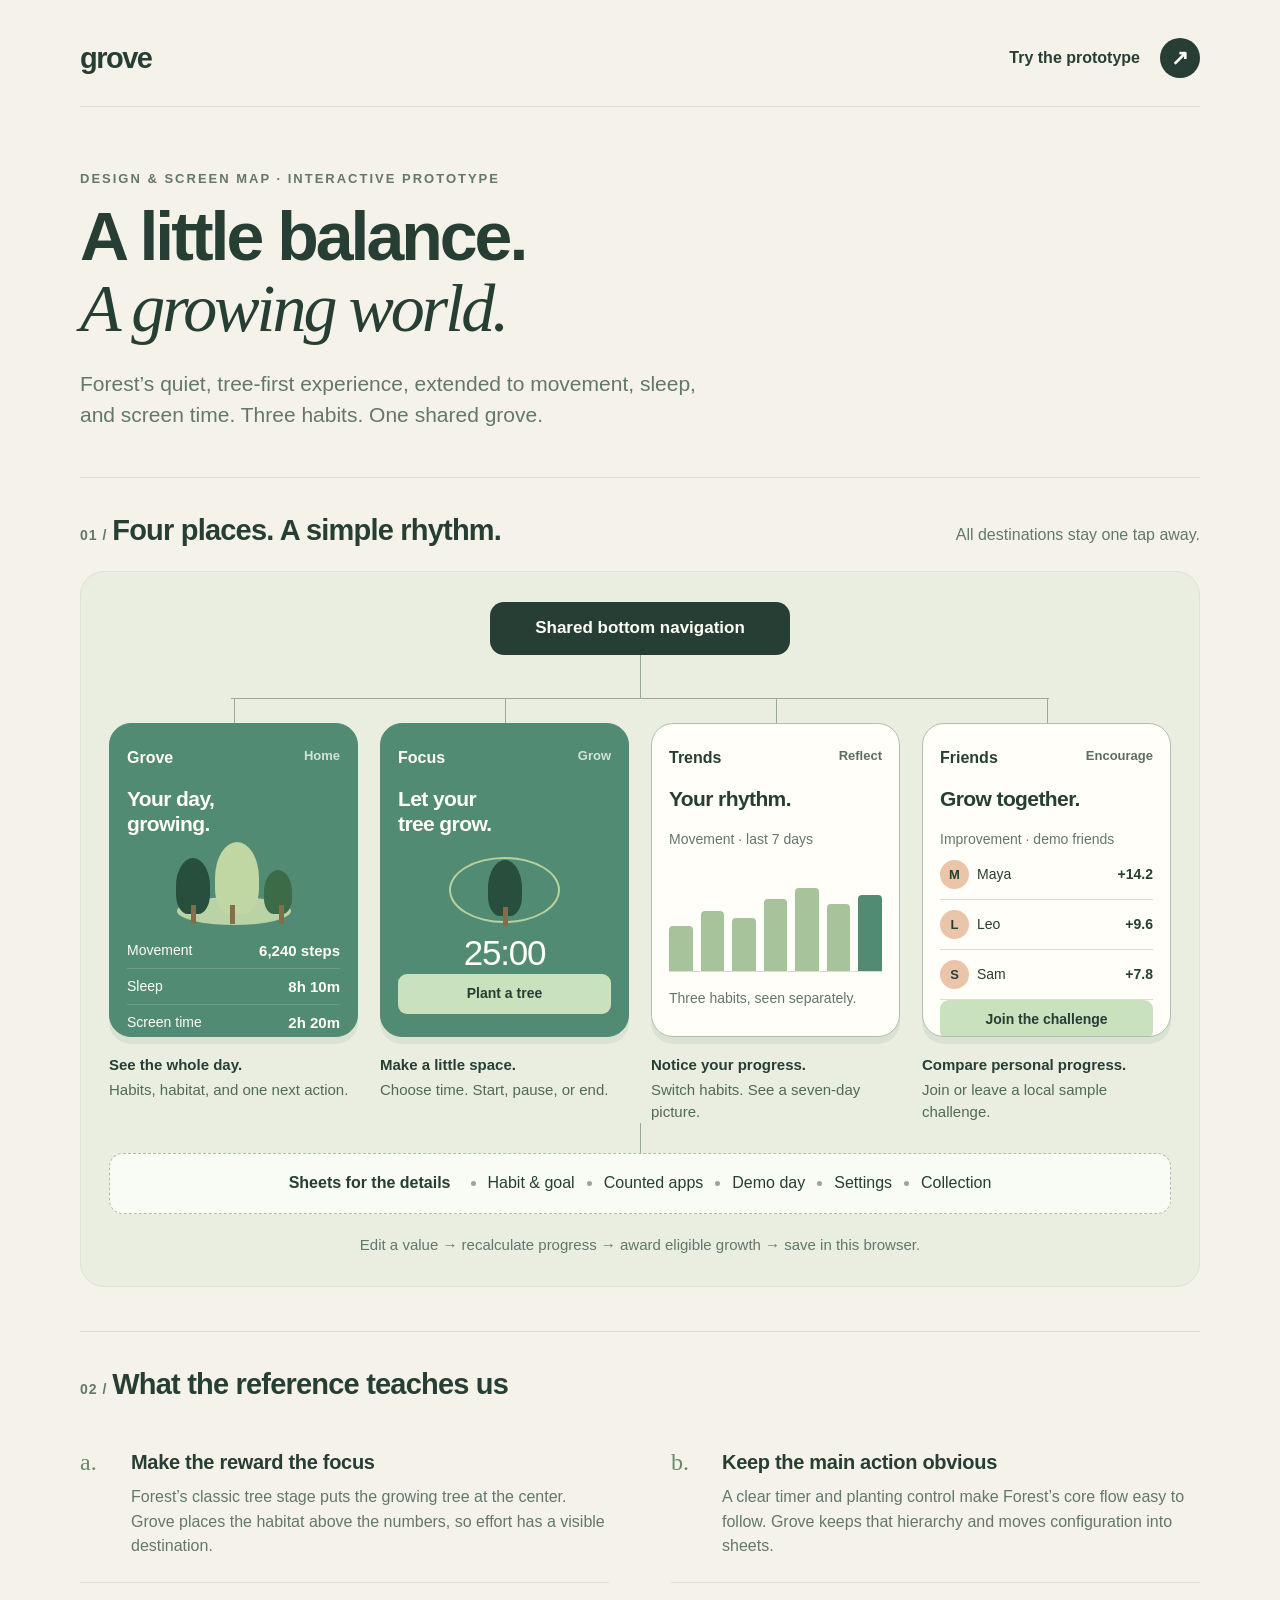
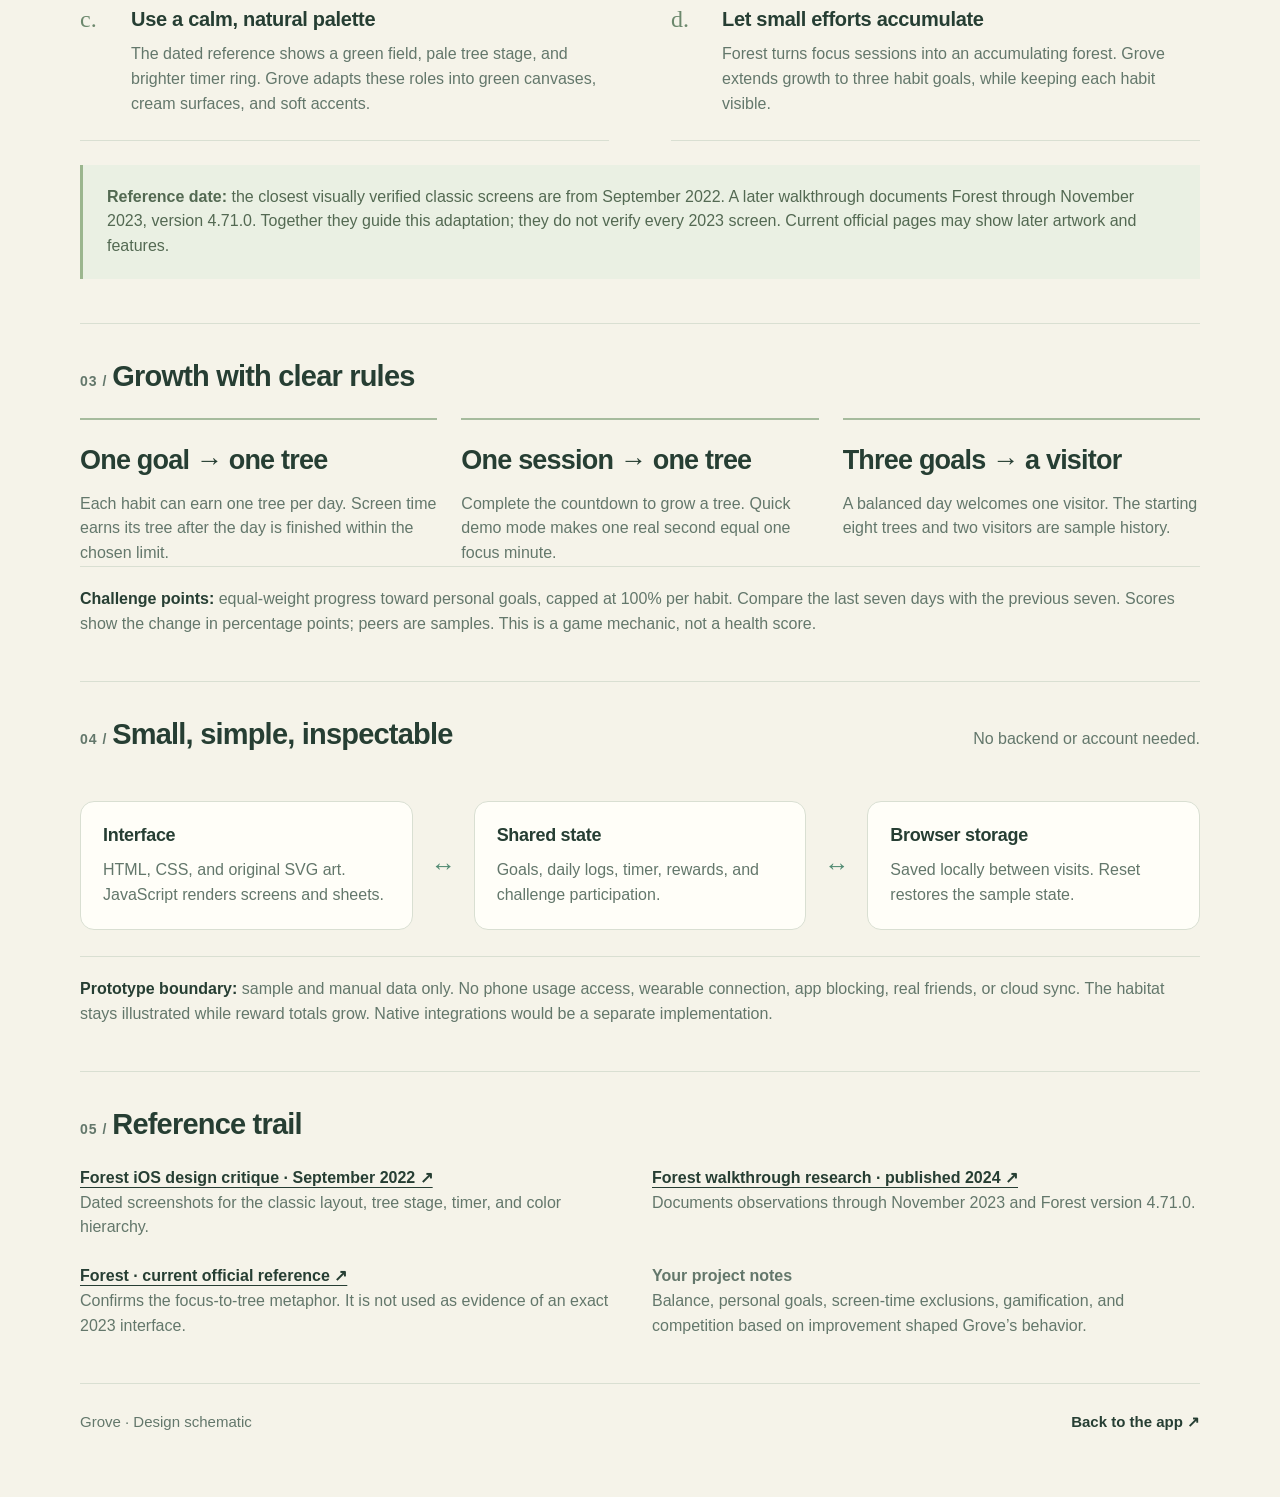
==== schematic.html @ 15aa6ac1 "Build Grove wellness app and prepare static publishing" ====
<!doctype html>
<html lang="en">
<head>
<meta charset="utf-8">
<meta name="viewport" content="width=device-width, initial-scale=1">
<meta name="theme-color" content="#f5f3e9">
<title>Grove · Design & screen map</title>
<style>
:root{--paper:#f5f3e9;--ink:#263e33;--soft:#63776b;--line:#d9dfd2;--green:#528b73;--mint:#c9e1bc;--white:#fffef8;--peach:#ebc5aa;--lavender:#d7d1e8}
*{box-sizing:border-box}html{scroll-behavior:smooth}body{margin:0;background:var(--paper);color:var(--ink);font:17px/1.55 -apple-system,BlinkMacSystemFont,"Segoe UI",sans-serif}a{color:inherit;text-underline-offset:4px}a:focus-visible{outline:3px solid var(--green);outline-offset:6px}main{max-width:1200px;margin:auto;padding:36px 40px 64px}header{display:flex;justify-content:space-between;align-items:center;gap:24px;border-bottom:1px solid var(--line);padding-bottom:25px}.brand{text-decoration:none;font-size:29px;font-weight:750;letter-spacing:-1.5px}.back{display:inline-flex;align-items:center;gap:20px;text-decoration:none;font-weight:650;font-size:16px}.back span{display:grid;place-items:center;width:40px;height:40px;background:var(--ink);color:var(--white);border-radius:50%;font-size:21px}.intro{padding:62px 0 46px;max-width:790px}.eyebrow{font-size:13px;font-weight:750;letter-spacing:2px;text-transform:uppercase;color:var(--soft);margin:0 0 12px}h1{font-size:clamp(42px,6vw,68px);font-weight:650;line-height:1.04;letter-spacing:-3px;margin:0 0 24px}h1 em{font-family:Georgia,serif;font-weight:400}p{margin:0}.lead{max-width:650px;color:var(--soft);font-size:21px;line-height:1.5}.section-top{display:flex;justify-content:space-between;align-items:baseline;gap:20px;margin-bottom:24px}h2{font-size:29px;font-weight:650;line-height:1.2;letter-spacing:-.8px;margin:0}h3{font-size:20px;line-height:1.3;letter-spacing:-.3px;margin:0 0 10px}.section-number{font-size:14px;letter-spacing:1px;color:var(--soft);font-weight:650}.section{padding:35px 0 44px;border-top:1px solid var(--line)}.map-caption{color:var(--soft);font-size:16px}.map{padding:30px 28px;background:#e9eee1;border:1px solid #dbe3d4;border-radius:24px}.flow-root{margin:0 auto;max-width:300px;padding:13px 24px;text-align:center;background:var(--ink);color:var(--white);border-radius:14px;font-size:17px;font-weight:650}.branch{height:44px;position:relative;margin:0 11.5%;border-bottom:1px solid #97ab99}.branch:before{content:"";position:absolute;height:44px;left:50%;border-left:1px solid #97ab99}.phone-grid{display:grid;grid-template-columns:repeat(4,1fr);gap:22px}.phone-wrap{position:relative;padding-top:24px}.phone-wrap:before{content:"";position:absolute;left:50%;top:0;height:24px;border-left:1px solid #97ab99}.phone{height:314px;border:1px solid #aec0ad;background:var(--white);border-radius:22px;padding:22px 17px;overflow:hidden;box-shadow:0 7px 0 #d9e2d3;display:flex;flex-direction:column}.phone.green{background:var(--green);color:var(--white);border-color:var(--green)}.screen-label{display:flex;justify-content:space-between;font-size:16px;font-weight:700}.screen-label span{font-size:13px;opacity:.75}.screen-title{font-size:21px;font-weight:650;letter-spacing:-.6px;line-height:1.15;margin:17px 0}.wire-habitat{height:83px;position:relative;margin:0 0 8px;display:flex;justify-content:center;align-items:flex-end;gap:5px}.wire-habitat:after{content:"";position:absolute;bottom:0;width:114px;height:28px;border-radius:50%;background:#bad3a6}.wire-tree{height:56px;width:34px;background:#284e3d;border-radius:50% 50% 35% 35%;z-index:1;position:relative;transform:translateY(-11px)}.wire-tree:after{content:"";position:absolute;bottom:-10px;left:15px;width:5px;height:19px;background:#866c4b}.wire-tree:nth-child(2){height:72px;width:44px;background:#c0d6a3}.wire-tree:nth-child(3){height:44px;width:28px;background:#3c6b48}.wire-row{font-size:14px;display:flex;align-items:center;justify-content:space-between;gap:6px;padding:6px 0;border-bottom:1px solid #ffffff25}.wire-row b{font-size:15px}.wire-timer{border:2px solid #b5d29e;aspect-ratio:1;width:111px;display:grid;place-items:center;border-radius:50%;margin:4px auto 9px}.wire-timer .wire-tree{transform:translateY(-2px)}.wire-time{font-size:35px;text-align:center;letter-spacing:-1.2px;font-variant-numeric:tabular-nums;line-height:1.2}.wire-button{margin-top:auto;text-align:center;background:var(--mint);color:var(--ink);border-radius:9px;padding:9px;font-size:14px;font-weight:700}.wire-chart{height:112px;display:flex;align-items:flex-end;gap:8px;padding:10px 0 0;border-bottom:1px solid var(--line);margin:10px 0 16px}.wire-chart i{flex:1;display:block;background:#a6c39b;border-radius:4px 4px 0 0}.wire-chart i:last-child{background:var(--green)}.wire-muted{color:var(--soft);font-size:14px}.wire-peer{display:flex;align-items:center;gap:8px;border-bottom:1px solid var(--line);padding:10px 0;font-size:14px}.wire-peer i{font-style:normal;display:grid;place-items:center;width:29px;height:29px;background:var(--peach);border-radius:50%;font-size:13px;font-weight:700}.wire-peer:nth-child(3) i{background:var(--lavender)}.wire-peer b{margin-left:auto}.phone-note{font-size:15px;line-height:1.45;color:#516a58;margin-top:17px}.phone-note strong{color:var(--ink);display:block;margin-bottom:4px}.sheet-link{height:30px;width:1px;background:#97ab99;margin:auto}.sheet-rail{display:flex;align-items:center;justify-content:center;gap:12px;flex-wrap:wrap;background:#f9fbf5;border:1px dashed #adc1a9;border-radius:14px;padding:17px 20px;font-size:16px}.sheet-rail strong{margin-right:8px}.sheet-rail span{display:inline-flex;align-items:center;gap:12px}.sheet-rail span:before{content:"";width:5px;height:5px;border-radius:50%;background:#94ac8c}.map-foot{margin-top:19px;font-size:15px;text-align:center;color:var(--soft)}.decisions{display:grid;grid-template-columns:repeat(2,1fr);column-gap:62px}.decision{display:grid;grid-template-columns:38px 1fr;gap:13px;padding:23px 0;border-bottom:1px solid var(--line)}.decision-num{font:24px/1.1 Georgia,serif;color:#6c886d}.decision p{color:var(--soft);font-size:16px}.source-note{margin-top:24px;padding:20px 24px;border-left:3px solid #9bb68e;background:#eaf0e3;font-size:16px;color:#536952}.rewards{display:grid;grid-template-columns:repeat(3,1fr);gap:24px}.reward{padding-top:20px;border-top:2px solid #a6bb9d}.reward b{display:block;font-size:27px;font-weight:600;letter-spacing:-.8px;margin-bottom:10px}.reward p{font-size:16px;color:var(--soft)}.architecture{display:grid;grid-template-columns:1fr auto 1fr auto 1fr;align-items:center;gap:18px;padding:26px 0}.architecture article{border:1px solid var(--line);background:var(--white);border-radius:14px;padding:22px;height:100%}.architecture h3{font-size:18px}.architecture p{font-size:16px;color:var(--soft)}.architecture .arrow{font-size:25px;color:var(--green)}.boundary{font-size:16px;color:var(--soft);padding:20px 0 0;border-top:1px solid var(--line)}.boundary strong{color:var(--ink)}.sources{display:grid;grid-template-columns:1fr 1fr;gap:24px}.sources p{font-size:16px;color:var(--soft)}.sources a{font-weight:650;color:var(--ink)}footer{border-top:1px solid var(--line);display:flex;justify-content:space-between;gap:20px;padding-top:26px;font-size:15px;color:var(--soft)}footer a{text-decoration:none;font-weight:650;color:var(--ink)}
@media(max-width:950px){main{padding:25px 25px 45px}.phone-grid{gap:14px}.map{padding:24px 16px}.phone{padding:19px 12px}.wire-row,.wire-peer{font-size:12px}.wire-row b,.wire-muted{font-size:13px}.screen-title{font-size:20px}.architecture{gap:10px}.architecture article{padding:19px 15px}}
@media(max-width:720px){main{padding:22px 20px 38px}.intro{padding:43px 0 34px}h1{letter-spacing:-2px}.lead{font-size:19px}.section-top{display:block}.map-caption{margin-top:10px}.phone-grid{grid-template-columns:repeat(2,1fr);gap:25px 16px}.branch{margin:0 24%;height:26px}.branch:before{height:26px}.phone-wrap{padding-top:20px}.phone-wrap:before{height:20px}.phone-wrap:nth-child(n+3):before{display:none}.phone{height:310px}.wire-row,.wire-peer{font-size:14px}.wire-row b,.wire-muted{font-size:14px}.phone-note{font-size:15px}.sheet-rail{gap:10px;font-size:15px;justify-content:flex-start}.sheet-rail strong{width:100%}.decisions{grid-template-columns:1fr}.rewards{grid-template-columns:1fr;gap:27px}.reward b{font-size:25px}.architecture{grid-template-columns:1fr;padding:23px 0}.architecture .arrow{transform:rotate(90deg);text-align:center}.architecture article{padding:22px}.sources{grid-template-columns:1fr}.section{padding:29px 0 34px}footer{align-items:center}.back{gap:11px}.back span{width:35px;height:35px}.source-note{padding:18px}h2{font-size:26px}}
@media(max-width:480px){main{padding-left:18px;padding-right:18px}.map{padding:22px 20px}.phone-grid{grid-template-columns:1fr;gap:24px}.phone-wrap{max-width:300px;width:100%;margin:auto;padding-top:23px}.phone-wrap:nth-child(n+3):before{display:block}.phone-wrap:before{height:23px}.branch{margin:0 50%;height:22px;border-bottom:0}.branch:before{height:22px}.phone{height:310px;padding:22px}.wire-row,.wire-row b,.wire-peer{font-size:15px}.phone-note{font-size:16px}.screen-label{font-size:17px}.screen-label span{font-size:14px}.wire-muted{font-size:15px}.screen-title{font-size:23px}.back{font-size:14px}.intro h1{font-size:43px}.eyebrow{font-size:12px;letter-spacing:1.5px}}
@media print{body{font-size:13px}main{max-width:none;padding:0}.intro{padding:25px 0}h1{font-size:42px}.section{break-inside:avoid}.back,footer{display:none}.phone{box-shadow:none}.phone.green{print-color-adjust:exact;-webkit-print-color-adjust:exact}}
</style>
</head>
<body><main>
<header><a class="brand" href="./" aria-label="Grove app home">grove</a><a class="back" href="./">Try the prototype <span aria-hidden="true">↗</span></a></header>
<div class="intro"><p class="eyebrow">Design & screen map · Interactive prototype</p><h1>A little balance.<br><em>A growing world.</em></h1><p class="lead">Forest’s quiet, tree-first experience, extended to movement, sleep, and screen time. Three habits. One shared grove.</p></div>

<section class="section" aria-labelledby="screens-title"><div class="section-top"><h2 id="screens-title"><span class="section-number">01 / </span>Four places. A simple rhythm.</h2><p class="map-caption">All destinations stay one tap away.</p></div>
<div class="map"><div class="flow-root">Shared bottom navigation</div><div class="branch" aria-hidden="true"></div><div class="phone-grid">
<article class="phone-wrap"><div class="phone green"><div class="screen-label">Grove <span>Home</span></div><p class="screen-title">Your day,<br>growing.</p><div class="wire-habitat" aria-hidden="true"><i class="wire-tree"></i><i class="wire-tree"></i><i class="wire-tree"></i></div><div class="wire-row"><span>Movement</span><b>6,240 steps</b></div><div class="wire-row"><span>Sleep</span><b>8h 10m</b></div><div class="wire-row"><span>Screen time</span><b>2h 20m</b></div></div><p class="phone-note"><strong>See the whole day.</strong>Habits, habitat, and one next action.</p></article>
<article class="phone-wrap"><div class="phone green"><div class="screen-label">Focus <span>Grow</span></div><p class="screen-title">Let your<br>tree grow.</p><div class="wire-timer" aria-hidden="true"><i class="wire-tree"></i></div><p class="wire-time">25:00</p><div class="wire-button">Plant a tree</div></div><p class="phone-note"><strong>Make a little space.</strong>Choose time. Start, pause, or end.</p></article>
<article class="phone-wrap"><div class="phone"><div class="screen-label">Trends <span>Reflect</span></div><p class="screen-title">Your rhythm.</p><p class="wire-muted">Movement · last 7 days</p><div class="wire-chart" aria-hidden="true"><i style="height:45%"></i><i style="height:60%"></i><i style="height:53%"></i><i style="height:72%"></i><i style="height:82%"></i><i style="height:67%"></i><i style="height:76%"></i></div><p class="wire-muted">Three habits, seen separately.</p></div><p class="phone-note"><strong>Notice your progress.</strong>Switch habits. See a seven-day picture.</p></article>
<article class="phone-wrap"><div class="phone"><div class="screen-label">Friends <span>Encourage</span></div><p class="screen-title">Grow together.</p><p class="wire-muted">Improvement · demo friends</p><div class="wire-peer"><i>M</i><span>Maya</span><b>+14.2</b></div><div class="wire-peer"><i>L</i><span>Leo</span><b>+9.6</b></div><div class="wire-peer"><i>S</i><span>Sam</span><b>+7.8</b></div><div class="wire-button">Join the challenge</div></div><p class="phone-note"><strong>Compare personal progress.</strong>Join or leave a local sample challenge.</p></article>
</div><div class="sheet-link" aria-hidden="true"></div><div class="sheet-rail"><strong>Sheets for the details</strong><span>Habit & goal</span><span>Counted apps</span><span>Demo day</span><span>Settings</span><span>Collection</span></div><p class="map-foot">Edit a value → recalculate progress → award eligible growth → save in this browser.</p></div></section>

<section class="section" aria-labelledby="decisions-title"><div class="section-top"><h2 id="decisions-title"><span class="section-number">02 / </span>What the reference teaches us</h2></div><div class="decisions">
<article class="decision"><span class="decision-num">a.</span><div><h3>Make the reward the focus</h3><p>Forest’s classic tree stage puts the growing tree at the center. Grove places the habitat above the numbers, so effort has a visible destination.</p></div></article>
<article class="decision"><span class="decision-num">b.</span><div><h3>Keep the main action obvious</h3><p>A clear timer and planting control make Forest’s core flow easy to follow. Grove keeps that hierarchy and moves configuration into sheets.</p></div></article>
<article class="decision"><span class="decision-num">c.</span><div><h3>Use a calm, natural palette</h3><p>The dated reference shows a green field, pale tree stage, and brighter timer ring. Grove adapts these roles into green canvases, cream surfaces, and soft accents.</p></div></article>
<article class="decision"><span class="decision-num">d.</span><div><h3>Let small efforts accumulate</h3><p>Forest turns focus sessions into an accumulating forest. Grove extends growth to three habit goals, while keeping each habit visible.</p></div></article>
</div><p class="source-note"><strong>Reference date:</strong> the closest visually verified classic screens are from September 2022. A later walkthrough documents Forest through November 2023, version 4.71.0. Together they guide this adaptation; they do not verify every 2023 screen. Current official pages may show later artwork and features.</p></section>

<section class="section" aria-labelledby="rewards-title"><div class="section-top"><h2 id="rewards-title"><span class="section-number">03 / </span>Growth with clear rules</h2></div><div class="rewards">
<article class="reward"><b>One goal → one tree</b><p>Each habit can earn one tree per day. Screen time earns its tree after the day is finished within the chosen limit.</p></article>
<article class="reward"><b>One session → one tree</b><p>Complete the countdown to grow a tree. Quick demo mode makes one real second equal one focus minute.</p></article>
<article class="reward"><b>Three goals → a visitor</b><p>A balanced day welcomes one visitor. The starting eight trees and two visitors are sample history.</p></article>
</div><p class="boundary"><strong>Challenge points:</strong> equal-weight progress toward personal goals, capped at 100% per habit. Compare the last seven days with the previous seven. Scores show the change in percentage points; peers are samples. This is a game mechanic, not a health score.</p></section>

<section class="section" aria-labelledby="local-title"><div class="section-top"><h2 id="local-title"><span class="section-number">04 / </span>Small, simple, inspectable</h2><p class="map-caption">No backend or account needed.</p></div><div class="architecture">
<article><h3>Interface</h3><p>HTML, CSS, and original SVG art. JavaScript renders screens and sheets.</p></article><span class="arrow" aria-hidden="true">↔</span><article><h3>Shared state</h3><p>Goals, daily logs, timer, rewards, and challenge participation.</p></article><span class="arrow" aria-hidden="true">↔</span><article><h3>Browser storage</h3><p>Saved locally between visits. Reset restores the sample state.</p></article>
</div><p class="boundary"><strong>Prototype boundary:</strong> sample and manual data only. No phone usage access, wearable connection, app blocking, real friends, or cloud sync. The habitat stays illustrated while reward totals grow. Native integrations would be a separate implementation.</p></section>

<section class="section" aria-labelledby="sources-title"><div class="section-top"><h2 id="sources-title"><span class="section-number">05 / </span>Reference trail</h2></div><div class="sources">
<p><a href="https://ixd.prattsi.org/2022/09/design-critique-forest-ios-app/" target="_blank" rel="noreferrer">Forest iOS design critique · September 2022 ↗</a><br>Dated screenshots for the classic layout, tree stage, timer, and color hierarchy.</p>
<p><a href="https://www.tandfonline.com/doi/full/10.1080/10447318.2024.2431364" target="_blank" rel="noreferrer">Forest walkthrough research · published 2024 ↗</a><br>Documents observations through November 2023 and Forest version 4.71.0.</p>
<p><a href="https://www.forestapp.cc/" target="_blank" rel="noreferrer">Forest · current official reference ↗</a><br>Confirms the focus-to-tree metaphor. It is not used as evidence of an exact 2023 interface.</p>
<p><strong>Your project notes</strong><br>Balance, personal goals, screen-time exclusions, gamification, and competition based on improvement shaped Grove’s behavior.</p>
</div></section>
<footer><span>Grove · Design schematic</span><a href="./">Back to the app ↗</a></footer>
</main></body></html>
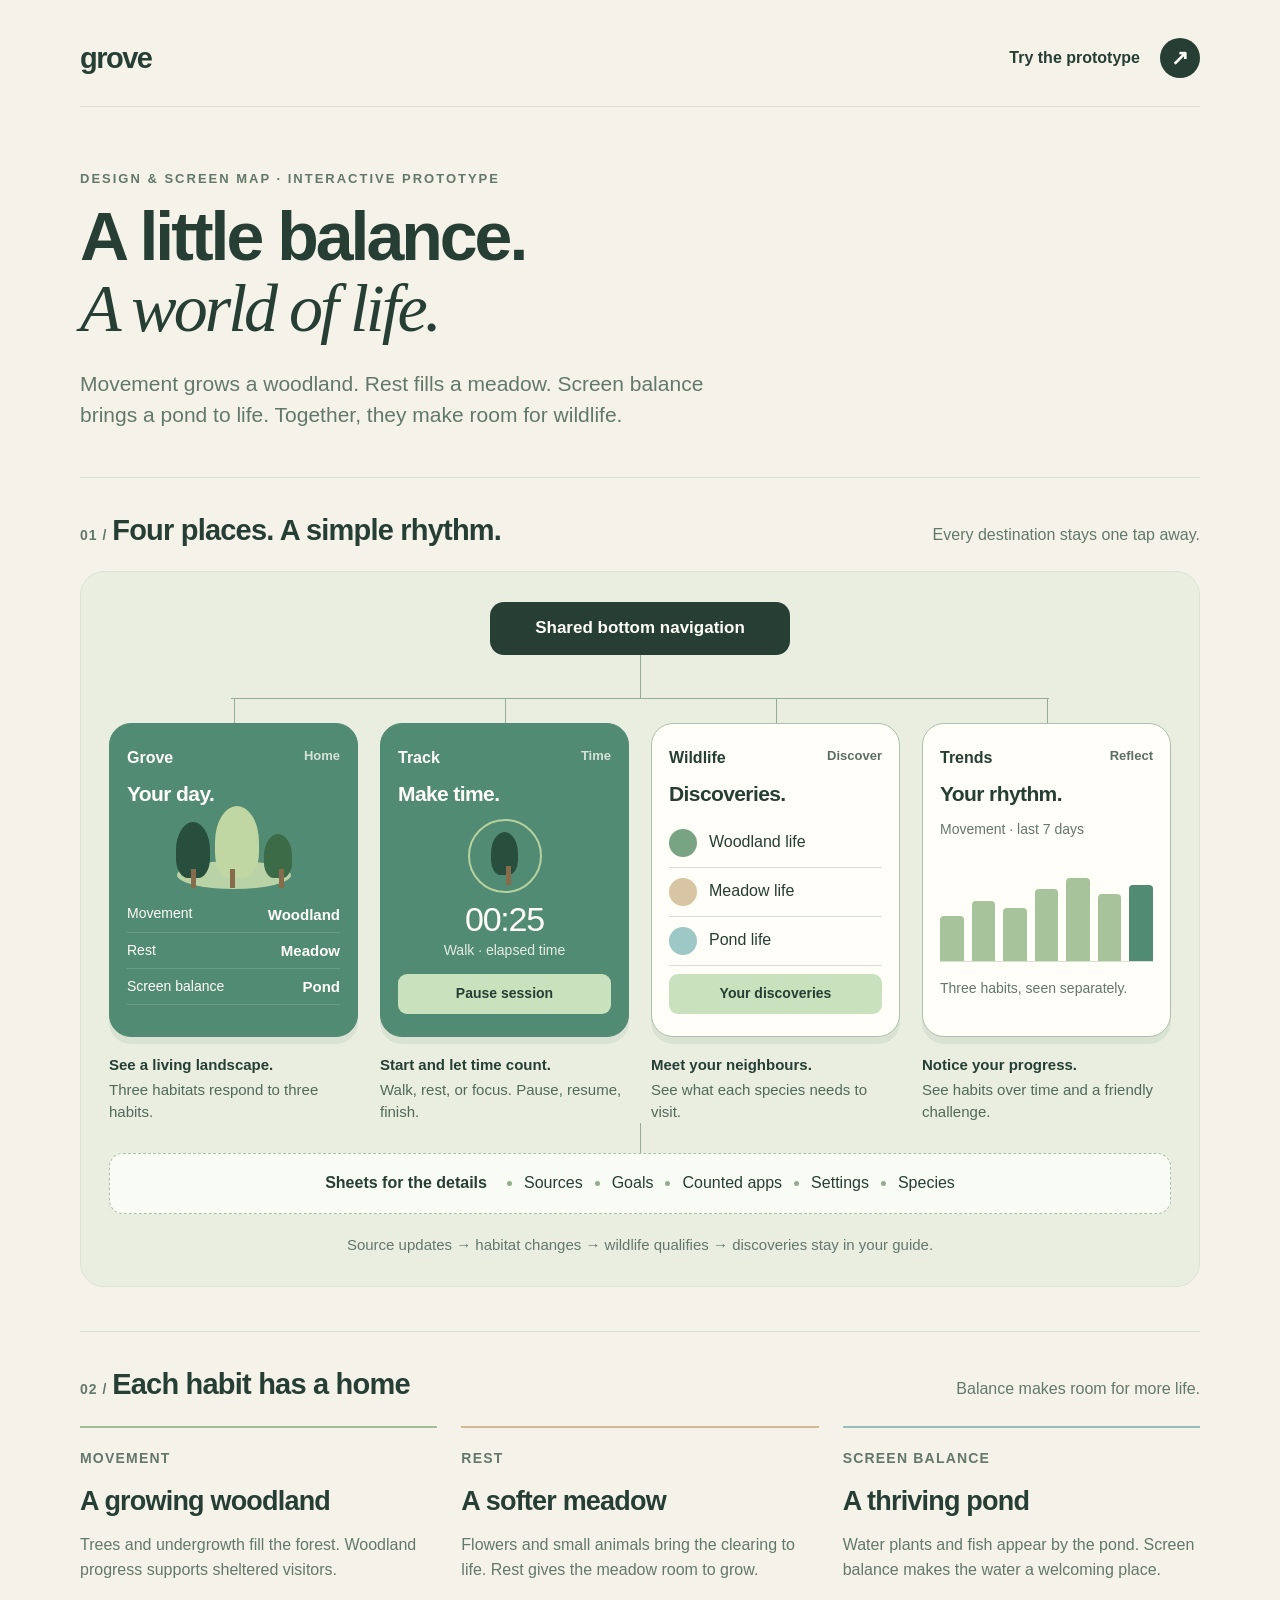
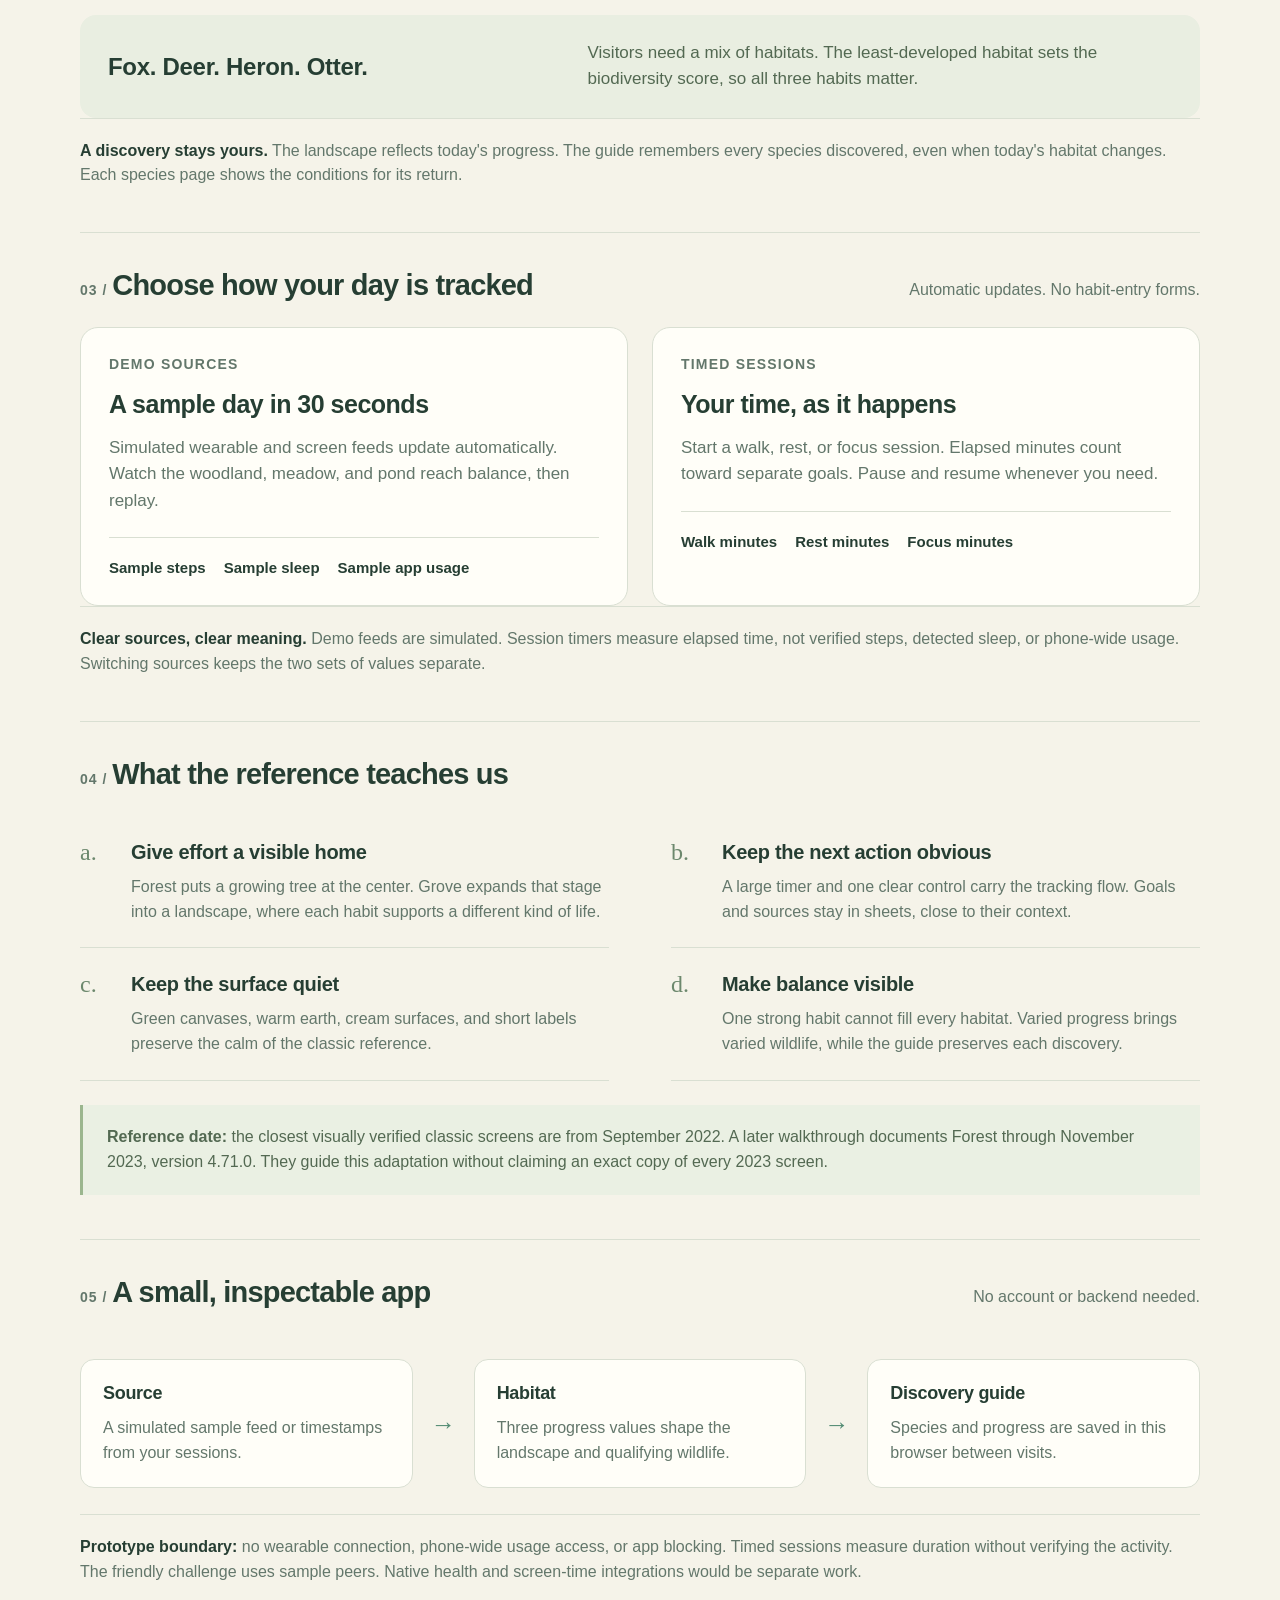
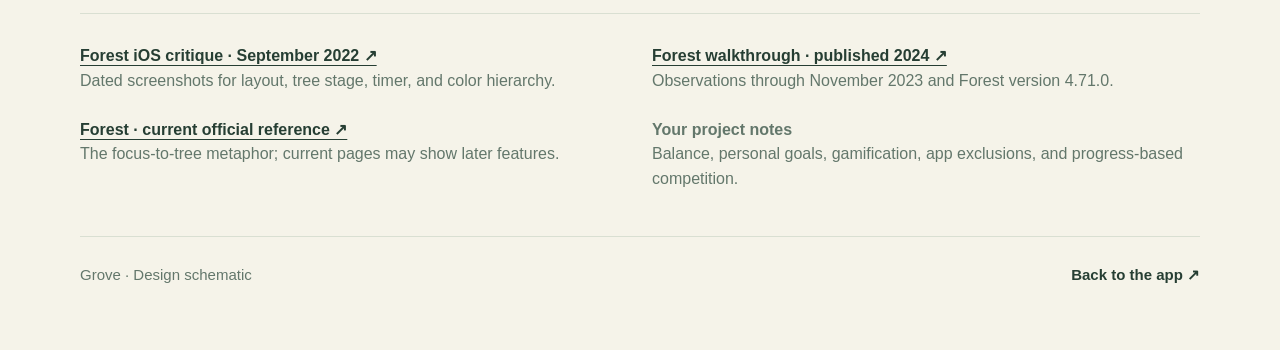
==== commit abc700fc: "Grow a living sanctuary from balanced habits and tracked sessions" ====
--- a/schematic.html
+++ b/schematic.html
@@ -12,42 +12,48 @@
 @media(max-width:720px){main{padding:22px 20px 38px}.intro{padding:43px 0 34px}h1{letter-spacing:-2px}.lead{font-size:19px}.section-top{display:block}.map-caption{margin-top:10px}.phone-grid{grid-template-columns:repeat(2,1fr);gap:25px 16px}.branch{margin:0 24%;height:26px}.branch:before{height:26px}.phone-wrap{padding-top:20px}.phone-wrap:before{height:20px}.phone-wrap:nth-child(n+3):before{display:none}.phone{height:310px}.wire-row,.wire-peer{font-size:14px}.wire-row b,.wire-muted{font-size:14px}.phone-note{font-size:15px}.sheet-rail{gap:10px;font-size:15px;justify-content:flex-start}.sheet-rail strong{width:100%}.decisions{grid-template-columns:1fr}.rewards{grid-template-columns:1fr;gap:27px}.reward b{font-size:25px}.architecture{grid-template-columns:1fr;padding:23px 0}.architecture .arrow{transform:rotate(90deg);text-align:center}.architecture article{padding:22px}.sources{grid-template-columns:1fr}.section{padding:29px 0 34px}footer{align-items:center}.back{gap:11px}.back span{width:35px;height:35px}.source-note{padding:18px}h2{font-size:26px}}
 @media(max-width:480px){main{padding-left:18px;padding-right:18px}.map{padding:22px 20px}.phone-grid{grid-template-columns:1fr;gap:24px}.phone-wrap{max-width:300px;width:100%;margin:auto;padding-top:23px}.phone-wrap:nth-child(n+3):before{display:block}.phone-wrap:before{height:23px}.branch{margin:0 50%;height:22px;border-bottom:0}.branch:before{height:22px}.phone{height:310px;padding:22px}.wire-row,.wire-row b,.wire-peer{font-size:15px}.phone-note{font-size:16px}.screen-label{font-size:17px}.screen-label span{font-size:14px}.wire-muted{font-size:15px}.screen-title{font-size:23px}.back{font-size:14px}.intro h1{font-size:43px}.eyebrow{font-size:12px;letter-spacing:1.5px}}
 @media print{body{font-size:13px}main{max-width:none;padding:0}.intro{padding:25px 0}h1{font-size:42px}.section{break-inside:avoid}.back,footer{display:none}.phone{box-shadow:none}.phone.green{print-color-adjust:exact;-webkit-print-color-adjust:exact}}
+.wire-timer-label{text-align:center;font-size:14px;margin:3px 0 10px;opacity:.85}.wire-species{display:flex;align-items:center;gap:12px;font-size:16px;padding:13px 0;border-bottom:1px solid var(--line)}.species-mark{display:block;width:28px;height:28px;border-radius:50%;background:#79a484}.species-mark.meadow{background:#d8c5a3}.species-mark.pond{background:#9dc8c5}.habitat-kicker{display:block;font-size:14px;text-transform:uppercase;letter-spacing:1.2px;font-weight:700;color:var(--soft);margin-bottom:12px}.habitat-cards .reward:nth-child(2){border-color:#d3b994}.habitat-cards .reward:nth-child(3){border-color:#98beba}.visitor-band{margin-top:32px;padding:25px 28px;background:#e9eee1;border-radius:16px;display:grid;grid-template-columns:1fr 1.3fr;gap:30px;align-items:center}.visitor-band h3{margin:0;font-size:24px}.visitor-band p{color:#536952;font-size:17px}.tracking-grid{display:grid;grid-template-columns:1fr 1fr;gap:24px}.tracking-source{padding:26px 28px;background:var(--white);border:1px solid var(--line);border-radius:18px}.tracking-source h3{font-size:25px;margin-bottom:15px;letter-spacing:-.5px}.tracking-source p{font-size:17px;color:var(--soft)}.source-values{display:flex;flex-wrap:wrap;gap:9px 18px;margin-top:23px;padding-top:18px;border-top:1px solid var(--line);font-size:15px;font-weight:650}.reference-trail{padding-top:30px;margin-top:28px;border-top:1px solid var(--line)}@media(max-width:720px){.tracking-grid,.visitor-band{grid-template-columns:1fr}.visitor-band{gap:12px;padding:23px}.tracking-source{padding:25px}.tracking-source h3{font-size:24px}}@media(max-width:480px){.wire-species{font-size:17px}.source-values{font-size:16px}.tracking-source{padding:22px}.habitat-kicker{font-size:14px}}
+.phone .screen-title{margin:12px 0;font-size:21px}.wire-habitat{height:70px}.phone-track .wire-timer{width:74px;margin:0 auto 6px}.phone-track .wire-tree{height:43px;width:27px}.phone-track .wire-time{font-size:34px}.wire-species{padding:10px 0}.phone-track .wire-timer-label{line-height:1.2;font-size:14px;margin:3px 0 10px}@media(max-width:480px){.phone .screen-title{font-size:23px}}
 </style>
 </head>
 <body><main>
 <header><a class="brand" href="./" aria-label="Grove app home">grove</a><a class="back" href="./">Try the prototype <span aria-hidden="true">↗</span></a></header>
-<div class="intro"><p class="eyebrow">Design & screen map · Interactive prototype</p><h1>A little balance.<br><em>A growing world.</em></h1><p class="lead">Forest’s quiet, tree-first experience, extended to movement, sleep, and screen time. Three habits. One shared grove.</p></div>
+<div class="intro"><p class="eyebrow">Design & screen map · Interactive prototype</p><h1>A little balance.<br><em>A world of life.</em></h1><p class="lead">Movement grows a woodland. Rest fills a meadow. Screen balance brings a pond to life. Together, they make room for wildlife.</p></div>
 
-<section class="section" aria-labelledby="screens-title"><div class="section-top"><h2 id="screens-title"><span class="section-number">01 / </span>Four places. A simple rhythm.</h2><p class="map-caption">All destinations stay one tap away.</p></div>
+<section class="section" aria-labelledby="screens-title"><div class="section-top"><h2 id="screens-title"><span class="section-number">01 / </span>Four places. A simple rhythm.</h2><p class="map-caption">Every destination stays one tap away.</p></div>
 <div class="map"><div class="flow-root">Shared bottom navigation</div><div class="branch" aria-hidden="true"></div><div class="phone-grid">
-<article class="phone-wrap"><div class="phone green"><div class="screen-label">Grove <span>Home</span></div><p class="screen-title">Your day,<br>growing.</p><div class="wire-habitat" aria-hidden="true"><i class="wire-tree"></i><i class="wire-tree"></i><i class="wire-tree"></i></div><div class="wire-row"><span>Movement</span><b>6,240 steps</b></div><div class="wire-row"><span>Sleep</span><b>8h 10m</b></div><div class="wire-row"><span>Screen time</span><b>2h 20m</b></div></div><p class="phone-note"><strong>See the whole day.</strong>Habits, habitat, and one next action.</p></article>
-<article class="phone-wrap"><div class="phone green"><div class="screen-label">Focus <span>Grow</span></div><p class="screen-title">Let your<br>tree grow.</p><div class="wire-timer" aria-hidden="true"><i class="wire-tree"></i></div><p class="wire-time">25:00</p><div class="wire-button">Plant a tree</div></div><p class="phone-note"><strong>Make a little space.</strong>Choose time. Start, pause, or end.</p></article>
-<article class="phone-wrap"><div class="phone"><div class="screen-label">Trends <span>Reflect</span></div><p class="screen-title">Your rhythm.</p><p class="wire-muted">Movement · last 7 days</p><div class="wire-chart" aria-hidden="true"><i style="height:45%"></i><i style="height:60%"></i><i style="height:53%"></i><i style="height:72%"></i><i style="height:82%"></i><i style="height:67%"></i><i style="height:76%"></i></div><p class="wire-muted">Three habits, seen separately.</p></div><p class="phone-note"><strong>Notice your progress.</strong>Switch habits. See a seven-day picture.</p></article>
-<article class="phone-wrap"><div class="phone"><div class="screen-label">Friends <span>Encourage</span></div><p class="screen-title">Grow together.</p><p class="wire-muted">Improvement · demo friends</p><div class="wire-peer"><i>M</i><span>Maya</span><b>+14.2</b></div><div class="wire-peer"><i>L</i><span>Leo</span><b>+9.6</b></div><div class="wire-peer"><i>S</i><span>Sam</span><b>+7.8</b></div><div class="wire-button">Join the challenge</div></div><p class="phone-note"><strong>Compare personal progress.</strong>Join or leave a local sample challenge.</p></article>
-</div><div class="sheet-link" aria-hidden="true"></div><div class="sheet-rail"><strong>Sheets for the details</strong><span>Habit & goal</span><span>Counted apps</span><span>Demo day</span><span>Settings</span><span>Collection</span></div><p class="map-foot">Edit a value → recalculate progress → award eligible growth → save in this browser.</p></div></section>
+<article class="phone-wrap"><div class="phone green"><div class="screen-label">Grove <span>Home</span></div><p class="screen-title">Your day.</p><div class="wire-habitat" aria-hidden="true"><i class="wire-tree"></i><i class="wire-tree"></i><i class="wire-tree"></i></div><div class="wire-row"><span>Movement</span><b>Woodland</b></div><div class="wire-row"><span>Rest</span><b>Meadow</b></div><div class="wire-row"><span>Screen balance</span><b>Pond</b></div></div><p class="phone-note"><strong>See a living landscape.</strong>Three habitats respond to three habits.</p></article>
+<article class="phone-wrap"><div class="phone green phone-track"><div class="screen-label">Track <span>Time</span></div><p class="screen-title">Make time.</p><div class="wire-timer" aria-hidden="true"><i class="wire-tree"></i></div><p class="wire-time">00:25</p><p class="wire-timer-label">Walk · elapsed time</p><div class="wire-button">Pause session</div></div><p class="phone-note"><strong>Start and let time count.</strong>Walk, rest, or focus. Pause, resume, finish.</p></article>
+<article class="phone-wrap"><div class="phone"><div class="screen-label">Wildlife <span>Discover</span></div><p class="screen-title">Discoveries.</p><div class="wire-species"><span class="species-mark woodland" aria-hidden="true"></span><span>Woodland life</span></div><div class="wire-species"><span class="species-mark meadow" aria-hidden="true"></span><span>Meadow life</span></div><div class="wire-species"><span class="species-mark pond" aria-hidden="true"></span><span>Pond life</span></div><div class="wire-button">Your discoveries</div></div><p class="phone-note"><strong>Meet your neighbours.</strong>See what each species needs to visit.</p></article>
+<article class="phone-wrap"><div class="phone"><div class="screen-label">Trends <span>Reflect</span></div><p class="screen-title">Your rhythm.</p><p class="wire-muted">Movement · last 7 days</p><div class="wire-chart" aria-hidden="true"><i style="height:45%"></i><i style="height:60%"></i><i style="height:53%"></i><i style="height:72%"></i><i style="height:82%"></i><i style="height:67%"></i><i style="height:76%"></i></div><p class="wire-muted">Three habits, seen separately.</p></div><p class="phone-note"><strong>Notice your progress.</strong>See habits over time and a friendly challenge.</p></article>
+</div><div class="sheet-link" aria-hidden="true"></div><div class="sheet-rail"><strong>Sheets for the details</strong><span>Sources</span><span>Goals</span><span>Counted apps</span><span>Settings</span><span>Species</span></div><p class="map-foot">Source updates → habitat changes → wildlife qualifies → discoveries stay in your guide.</p></div></section>
 
-<section class="section" aria-labelledby="decisions-title"><div class="section-top"><h2 id="decisions-title"><span class="section-number">02 / </span>What the reference teaches us</h2></div><div class="decisions">
-<article class="decision"><span class="decision-num">a.</span><div><h3>Make the reward the focus</h3><p>Forest’s classic tree stage puts the growing tree at the center. Grove places the habitat above the numbers, so effort has a visible destination.</p></div></article>
-<article class="decision"><span class="decision-num">b.</span><div><h3>Keep the main action obvious</h3><p>A clear timer and planting control make Forest’s core flow easy to follow. Grove keeps that hierarchy and moves configuration into sheets.</p></div></article>
-<article class="decision"><span class="decision-num">c.</span><div><h3>Use a calm, natural palette</h3><p>The dated reference shows a green field, pale tree stage, and brighter timer ring. Grove adapts these roles into green canvases, cream surfaces, and soft accents.</p></div></article>
-<article class="decision"><span class="decision-num">d.</span><div><h3>Let small efforts accumulate</h3><p>Forest turns focus sessions into an accumulating forest. Grove extends growth to three habit goals, while keeping each habit visible.</p></div></article>
-</div><p class="source-note"><strong>Reference date:</strong> the closest visually verified classic screens are from September 2022. A later walkthrough documents Forest through November 2023, version 4.71.0. Together they guide this adaptation; they do not verify every 2023 screen. Current official pages may show later artwork and features.</p></section>
+<section class="section" aria-labelledby="habitats-title"><div class="section-top"><h2 id="habitats-title"><span class="section-number">02 / </span>Each habit has a home</h2><p class="map-caption">Balance makes room for more life.</p></div><div class="rewards habitat-cards">
+<article class="reward"><span class="habitat-kicker">Movement</span><b>A growing woodland</b><p>Trees and undergrowth fill the forest. Woodland progress supports sheltered visitors.</p></article>
+<article class="reward"><span class="habitat-kicker">Rest</span><b>A softer meadow</b><p>Flowers and small animals bring the clearing to life. Rest gives the meadow room to grow.</p></article>
+<article class="reward"><span class="habitat-kicker">Screen balance</span><b>A thriving pond</b><p>Water plants and fish appear by the pond. Screen balance makes the water a welcoming place.</p></article>
+</div><div class="visitor-band"><h3>Fox. Deer. Heron. Otter.</h3><p>Visitors need a mix of habitats. The least-developed habitat sets the biodiversity score, so all three habits matter.</p></div><p class="boundary"><strong>A discovery stays yours.</strong> The landscape reflects today's progress. The guide remembers every species discovered, even when today's habitat changes. Each species page shows the conditions for its return.</p></section>
 
-<section class="section" aria-labelledby="rewards-title"><div class="section-top"><h2 id="rewards-title"><span class="section-number">03 / </span>Growth with clear rules</h2></div><div class="rewards">
-<article class="reward"><b>One goal → one tree</b><p>Each habit can earn one tree per day. Screen time earns its tree after the day is finished within the chosen limit.</p></article>
-<article class="reward"><b>One session → one tree</b><p>Complete the countdown to grow a tree. Quick demo mode makes one real second equal one focus minute.</p></article>
-<article class="reward"><b>Three goals → a visitor</b><p>A balanced day welcomes one visitor. The starting eight trees and two visitors are sample history.</p></article>
-</div><p class="boundary"><strong>Challenge points:</strong> equal-weight progress toward personal goals, capped at 100% per habit. Compare the last seven days with the previous seven. Scores show the change in percentage points; peers are samples. This is a game mechanic, not a health score.</p></section>
+<section class="section" aria-labelledby="tracking-title"><div class="section-top"><h2 id="tracking-title"><span class="section-number">03 / </span>Choose how your day is tracked</h2><p class="map-caption">Automatic updates. No habit-entry forms.</p></div><div class="tracking-grid">
+<article class="tracking-source"><span class="habitat-kicker">Demo sources</span><h3>A sample day in 30 seconds</h3><p>Simulated wearable and screen feeds update automatically. Watch the woodland, meadow, and pond reach balance, then replay.</p><div class="source-values"><span>Sample steps</span><span>Sample sleep</span><span>Sample app usage</span></div></article>
+<article class="tracking-source"><span class="habitat-kicker">Timed sessions</span><h3>Your time, as it happens</h3><p>Start a walk, rest, or focus session. Elapsed minutes count toward separate goals. Pause and resume whenever you need.</p><div class="source-values"><span>Walk minutes</span><span>Rest minutes</span><span>Focus minutes</span></div></article>
+</div><p class="boundary"><strong>Clear sources, clear meaning.</strong> Demo feeds are simulated. Session timers measure elapsed time, not verified steps, detected sleep, or phone-wide usage. Switching sources keeps the two sets of values separate.</p></section>
 
-<section class="section" aria-labelledby="local-title"><div class="section-top"><h2 id="local-title"><span class="section-number">04 / </span>Small, simple, inspectable</h2><p class="map-caption">No backend or account needed.</p></div><div class="architecture">
-<article><h3>Interface</h3><p>HTML, CSS, and original SVG art. JavaScript renders screens and sheets.</p></article><span class="arrow" aria-hidden="true">↔</span><article><h3>Shared state</h3><p>Goals, daily logs, timer, rewards, and challenge participation.</p></article><span class="arrow" aria-hidden="true">↔</span><article><h3>Browser storage</h3><p>Saved locally between visits. Reset restores the sample state.</p></article>
-</div><p class="boundary"><strong>Prototype boundary:</strong> sample and manual data only. No phone usage access, wearable connection, app blocking, real friends, or cloud sync. The habitat stays illustrated while reward totals grow. Native integrations would be a separate implementation.</p></section>
+<section class="section" aria-labelledby="decisions-title"><div class="section-top"><h2 id="decisions-title"><span class="section-number">04 / </span>What the reference teaches us</h2></div><div class="decisions">
+<article class="decision"><span class="decision-num">a.</span><div><h3>Give effort a visible home</h3><p>Forest puts a growing tree at the center. Grove expands that stage into a landscape, where each habit supports a different kind of life.</p></div></article>
+<article class="decision"><span class="decision-num">b.</span><div><h3>Keep the next action obvious</h3><p>A large timer and one clear control carry the tracking flow. Goals and sources stay in sheets, close to their context.</p></div></article>
+<article class="decision"><span class="decision-num">c.</span><div><h3>Keep the surface quiet</h3><p>Green canvases, warm earth, cream surfaces, and short labels preserve the calm of the classic reference.</p></div></article>
+<article class="decision"><span class="decision-num">d.</span><div><h3>Make balance visible</h3><p>One strong habit cannot fill every habitat. Varied progress brings varied wildlife, while the guide preserves each discovery.</p></div></article>
+</div><p class="source-note"><strong>Reference date:</strong> the closest visually verified classic screens are from September 2022. A later walkthrough documents Forest through November 2023, version 4.71.0. They guide this adaptation without claiming an exact copy of every 2023 screen.</p></section>
 
-<section class="section" aria-labelledby="sources-title"><div class="section-top"><h2 id="sources-title"><span class="section-number">05 / </span>Reference trail</h2></div><div class="sources">
-<p><a href="https://ixd.prattsi.org/2022/09/design-critique-forest-ios-app/" target="_blank" rel="noreferrer">Forest iOS design critique · September 2022 ↗</a><br>Dated screenshots for the classic layout, tree stage, timer, and color hierarchy.</p>
-<p><a href="https://www.tandfonline.com/doi/full/10.1080/10447318.2024.2431364" target="_blank" rel="noreferrer">Forest walkthrough research · published 2024 ↗</a><br>Documents observations through November 2023 and Forest version 4.71.0.</p>
-<p><a href="https://www.forestapp.cc/" target="_blank" rel="noreferrer">Forest · current official reference ↗</a><br>Confirms the focus-to-tree metaphor. It is not used as evidence of an exact 2023 interface.</p>
-<p><strong>Your project notes</strong><br>Balance, personal goals, screen-time exclusions, gamification, and competition based on improvement shaped Grove’s behavior.</p>
+<section class="section" aria-labelledby="implementation-title"><div class="section-top"><h2 id="implementation-title"><span class="section-number">05 / </span>A small, inspectable app</h2><p class="map-caption">No account or backend needed.</p></div><div class="architecture">
+<article><h3>Source</h3><p>A simulated sample feed or timestamps from your sessions.</p></article><span class="arrow" aria-hidden="true">→</span><article><h3>Habitat</h3><p>Three progress values shape the landscape and qualifying wildlife.</p></article><span class="arrow" aria-hidden="true">→</span><article><h3>Discovery guide</h3><p>Species and progress are saved in this browser between visits.</p></article>
+</div><p class="boundary"><strong>Prototype boundary:</strong> no wearable connection, phone-wide usage access, or app blocking. Timed sessions measure duration without verifying the activity. The friendly challenge uses sample peers. Native health and screen-time integrations would be separate work.</p>
+<div class="sources reference-trail">
+<p><a href="https://ixd.prattsi.org/2022/09/design-critique-forest-ios-app/" target="_blank" rel="noreferrer">Forest iOS critique · September 2022 ↗</a><br>Dated screenshots for layout, tree stage, timer, and color hierarchy.</p>
+<p><a href="https://www.tandfonline.com/doi/full/10.1080/10447318.2024.2431364" target="_blank" rel="noreferrer">Forest walkthrough · published 2024 ↗</a><br>Observations through November 2023 and Forest version 4.71.0.</p>
+<p><a href="https://www.forestapp.cc/" target="_blank" rel="noreferrer">Forest · current official reference ↗</a><br>The focus-to-tree metaphor; current pages may show later features.</p>
+<p><strong>Your project notes</strong><br>Balance, personal goals, gamification, app exclusions, and progress-based competition.</p>
 </div></section>
 <footer><span>Grove · Design schematic</span><a href="./">Back to the app ↗</a></footer>
 </main></body></html>
